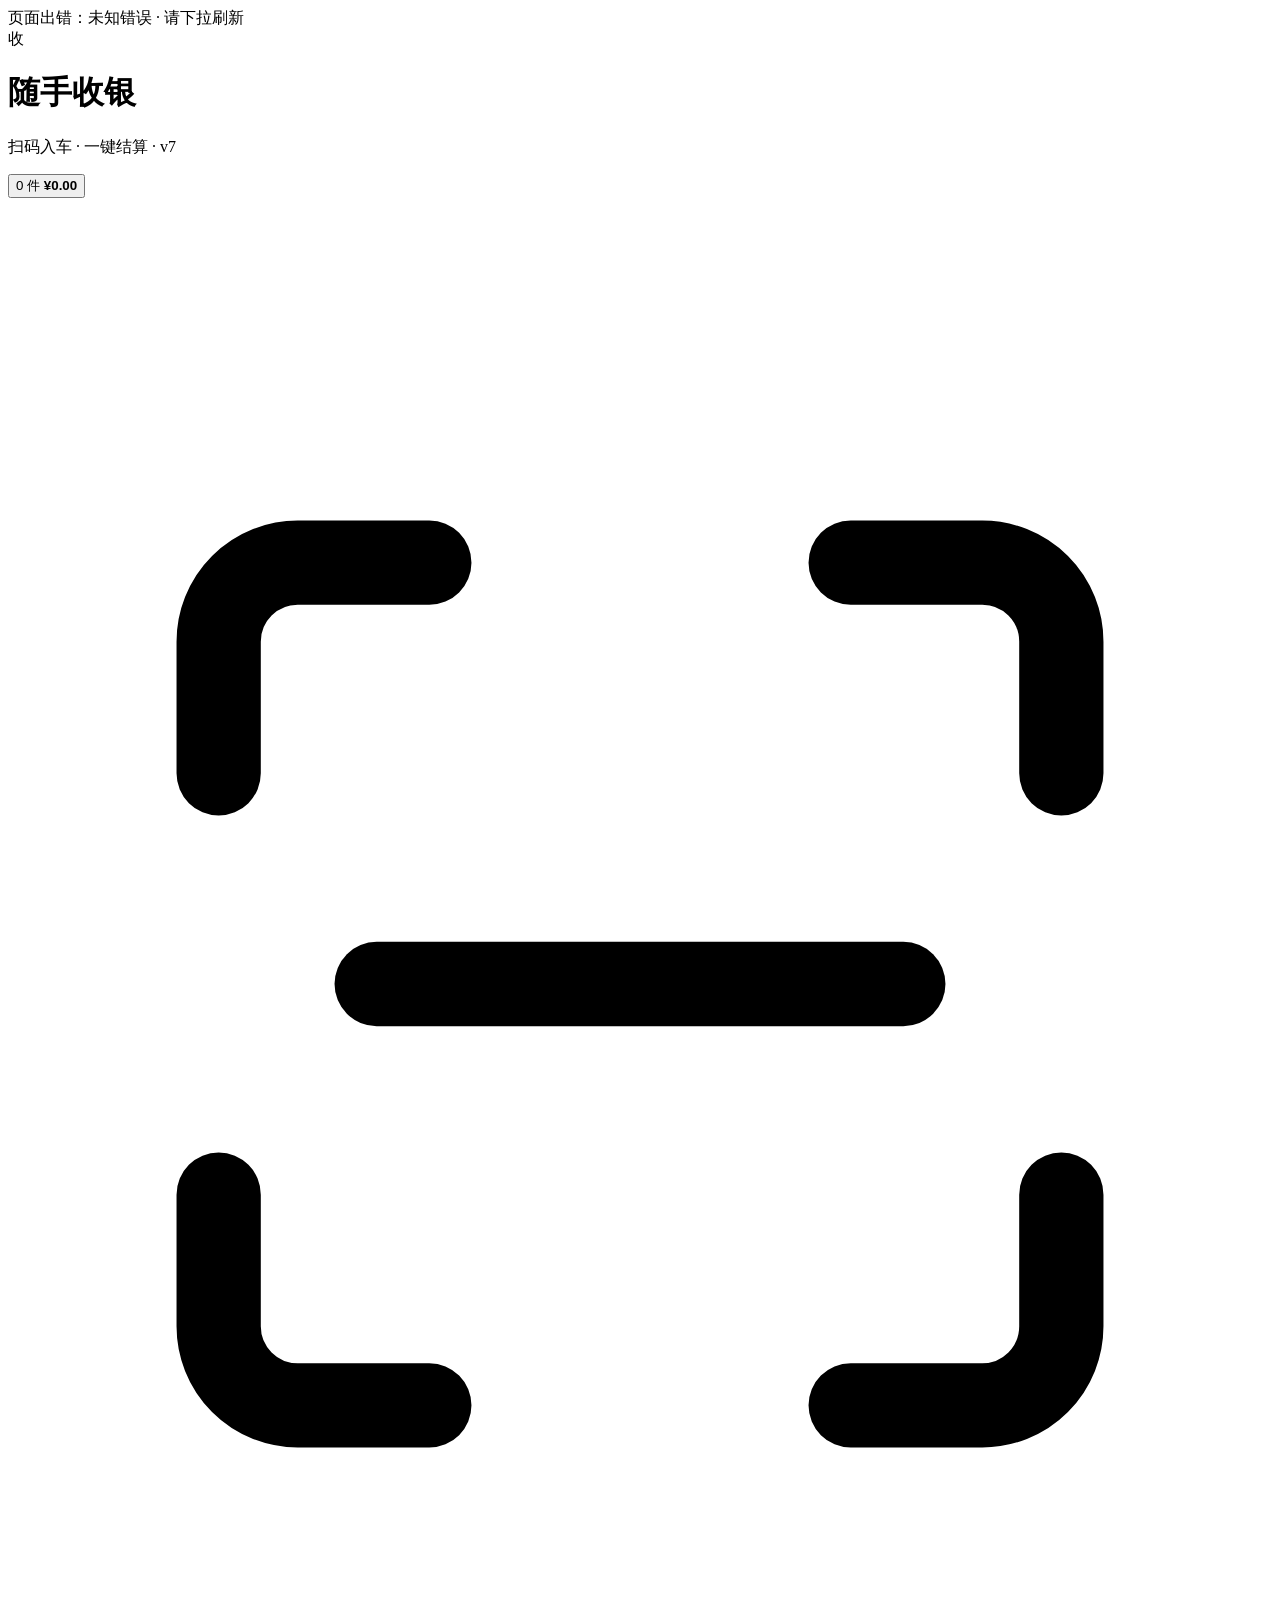
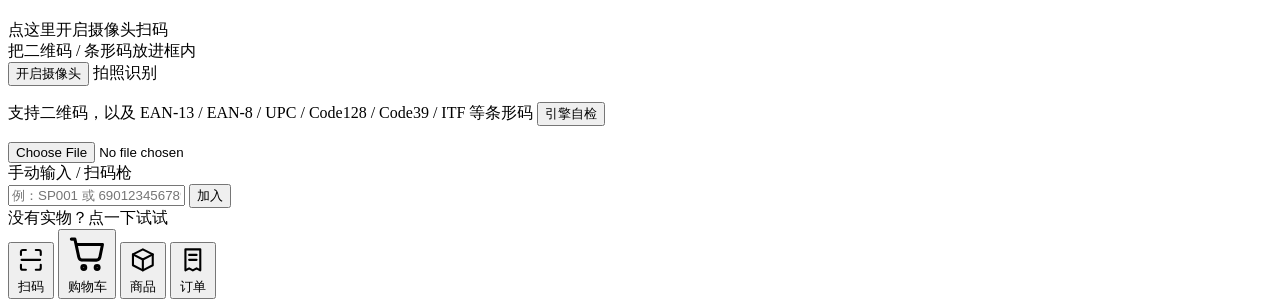
==== index.html @ d1b527c3 "添加 index.html" ====
<!DOCTYPE html>
<html lang="zh-CN">
<head>
<meta charset="utf-8">
<meta name="viewport" content="width=device-width, initial-scale=1, viewport-fit=cover">
<meta name="theme-color" content="#f4f5f7">
<title>随手收银 · 扫码结算</title>
<script>
/* 页面脚本加载失败时给出可见提示，避免"点了没反应"却看不出原因 */
(function () {
  function showLoadError(msg) {
    if (document.getElementById('load-error')) return;
    var host = document.body || document.documentElement;
    var bar = document.createElement('div');
    bar.id = 'load-error';
    bar.className = 'load-error';
    bar.textContent = msg;
    host.insertBefore(bar, host.firstChild);
  }
  window.addEventListener('error', function (e) {
    showLoadError('页面出错：' + ((e && e.message) || '未知错误') + ' · 请下拉刷新');
  }, true);
  window.addEventListener('load', function () {
    setTimeout(function () {
      if (!window.__APP_READY__) showLoadError('页面脚本未加载完成 · 请下拉刷新或关闭页面重开');
    }, 2000);
  });
})();
</script>
<link rel="stylesheet" href="assets/app.css?v=5">
</head>
<body>
<div class="app">
  <header class="topbar">
    <div class="brand">
      <div class="logo">收</div>
      <div class="brand-text">
        <h1>随手收银</h1>
        <p>扫码入车 · 一键结算 · v7</p>
      </div>
    </div>
    <button class="cart-pill" data-goto="cart">
      <span class="cart-pill-count" id="pill-count">0 件</span>
      <strong id="pill-total">¥0.00</strong>
    </button>
  </header>

  <main class="main">
    <!-- 扫码 -->
    <section class="view" id="view-scan">
      <div class="scanner" id="scanner">
        <video id="video" playsinline muted autoplay></video>
        <div class="scanner-idle" id="scanner-idle">
          <svg viewBox="0 0 24 24" fill="none" stroke="currentColor" stroke-width="1.6" stroke-linecap="round">
            <path d="M4 8V5.5A1.5 1.5 0 0 1 5.5 4H8M16 4h2.5A1.5 1.5 0 0 1 20 5.5V8M20 16v2.5a1.5 1.5 0 0 1-1.5 1.5H16M8 20H5.5A1.5 1.5 0 0 1 4 18.5V16"/>
            <path d="M7 12h10"/>
          </svg>
          <span>点这里开启摄像头扫码</span>
        </div>
        <div class="scan-frame"><span class="laser"></span></div>
        <div class="scanner-foot">把二维码 / 条形码放进框内</div>
        <div class="scan-status" id="scan-status" hidden>正在启动摄像头…</div>
      </div>

      <div class="btn-row">
        <button class="btn primary" id="btn-camera">开启摄像头</button>
        <label class="btn ghost" id="btn-photo" for="photo-input">拍照识别</label>
      </div>
      <p class="perm-line" id="perm-line" hidden></p>
      <p class="scan-formats">
        支持二维码，以及 EAN-13 / EAN-8 / UPC / Code128 / Code39 / ITF 等条形码
        <button class="link-btn" id="btn-selftest" type="button">引擎自检</button>
      </p>
      <p class="engine-line" id="engine-line" hidden></p>
      <input type="file" id="photo-input" class="file-input" accept="image/*" capture="environment">

      <div class="hint warn" id="secure-hint" hidden></div>

      <div class="card">
        <div class="card-title">手动输入 / 扫码枪</div>
        <form class="manual" id="manual-form" autocomplete="off">
          <input id="manual-code" placeholder="例：SP001 或 6901234567890" enterkeyhint="done" autocomplete="off">
          <button class="btn primary sm" type="submit">加入</button>
        </form>
        <div class="chips-line">
          <span class="chips-label">没有实物？点一下试试</span>
          <div class="chips" id="demo-chips"></div>
        </div>
      </div>

      <div class="card last-scan" id="last-scan-card" hidden></div>
    </section>

    <!-- 购物车 -->
    <section class="view" id="view-cart" hidden>
      <div class="view-head">
        <h2>购物车</h2>
        <button class="link" id="btn-clear">清空</button>
      </div>
      <div class="list" id="cart-list"></div>
      <div class="empty" id="cart-empty" hidden>
        <svg viewBox="0 0 24 24" fill="none" stroke="currentColor" stroke-width="1.5" stroke-linecap="round">
          <path d="M3 4h2l2.2 10.2a2 2 0 0 0 2 1.6h7.8a2 2 0 0 0 2-1.5L20.5 7H6"/>
          <circle cx="10" cy="20" r="1.1"/><circle cx="17.5" cy="20" r="1.1"/>
        </svg>
        <p>购物车还是空的</p>
        <button class="btn primary sm" data-goto="scan">去扫码</button>
      </div>
    </section>

    <!-- 商品 -->
    <section class="view" id="view-goods" hidden>
      <div class="view-head">
        <h2>商品 <span class="count" id="goods-count"></span></h2>
        <div class="head-actions">
          <button class="btn ghost sm" id="btn-labels">二维码标签</button>
          <button class="btn primary sm" id="btn-add-product">新增</button>
        </div>
      </div>
      <div class="search">
        <svg viewBox="0 0 24 24" fill="none" stroke="currentColor" stroke-width="1.8" stroke-linecap="round"><circle cx="11" cy="11" r="6.5"/><path d="m16 16 4 4"/></svg>
        <input id="goods-search" placeholder="搜索商品名称或商品码" autocomplete="off">
      </div>
      <div class="list" id="goods-list"></div>
      <button class="link danger reset-link" id="btn-reset">恢复示例商品数据</button>
    </section>

    <!-- 订单 -->
    <section class="view" id="view-orders" hidden>
      <div class="view-head"><h2>订单记录</h2></div>
      <div class="stats" id="order-stats"></div>
      <div class="list" id="orders-list"></div>
      <div class="empty" id="orders-empty" hidden>
        <svg viewBox="0 0 24 24" fill="none" stroke="currentColor" stroke-width="1.5" stroke-linecap="round">
          <path d="M6 3.5h12v17l-3-1.6-3 1.6-3-1.6-3 1.6z"/><path d="M9 8h6M9 12h6"/>
        </svg>
        <p>还没有结算记录</p>
      </div>
    </section>
  </main>

  <div class="checkout-bar" id="checkout-bar" hidden>
    <div class="checkout-info">
      <span id="checkout-count">0 件</span>
      <strong id="checkout-total">¥0.00</strong>
    </div>
    <button class="btn primary lg" id="btn-checkout">结算</button>
  </div>

  <nav class="tabbar">
    <button class="tab active" data-tab="scan">
      <svg viewBox="0 0 24 24" fill="none" stroke="currentColor" stroke-width="1.7" stroke-linecap="round" stroke-linejoin="round">
        <path d="M4 8V5.5A1.5 1.5 0 0 1 5.5 4H8M16 4h2.5A1.5 1.5 0 0 1 20 5.5V8M20 16v2.5a1.5 1.5 0 0 1-1.5 1.5H16M8 20H5.5A1.5 1.5 0 0 1 4 18.5V16M4.5 12h15"/>
      </svg>
      <span>扫码</span>
    </button>
    <button class="tab" data-tab="cart">
      <span class="tab-badge" id="tab-cart-badge" hidden>0</span>
      <svg viewBox="0 0 24 24" fill="none" stroke="currentColor" stroke-width="1.7" stroke-linecap="round" stroke-linejoin="round">
        <path d="M3 4h2l2.2 10.2a2 2 0 0 0 2 1.6h7.8a2 2 0 0 0 2-1.5L20.5 7H6"/>
        <circle cx="10" cy="20" r="1.1"/><circle cx="17.5" cy="20" r="1.1"/>
      </svg>
      <span>购物车</span>
    </button>
    <button class="tab" data-tab="goods">
      <svg viewBox="0 0 24 24" fill="none" stroke="currentColor" stroke-width="1.7" stroke-linecap="round" stroke-linejoin="round">
        <path d="M12 3.5 20 7.6v8.8L12 20.5 4 16.4V7.6z"/><path d="M4 7.6 12 11.7l8-4.1M12 11.7v8.8"/>
      </svg>
      <span>商品</span>
    </button>
    <button class="tab" data-tab="orders">
      <svg viewBox="0 0 24 24" fill="none" stroke="currentColor" stroke-width="1.7" stroke-linecap="round" stroke-linejoin="round">
        <path d="M6 3.5h12v17l-3-1.6-3 1.6-3-1.6-3 1.6z"/><path d="M9 8h6M9 12h6"/>
      </svg>
      <span>订单</span>
    </button>
  </nav>
</div>

<div class="toast-wrap" id="toast-wrap"></div>
<div id="modal-root"></div>

<script src="assets/vendor/zxing.min.js"></script>
<script src="assets/vendor/qrcode.js"></script>
<script src="assets/app.js?v=7"></script>
</body>
</html>
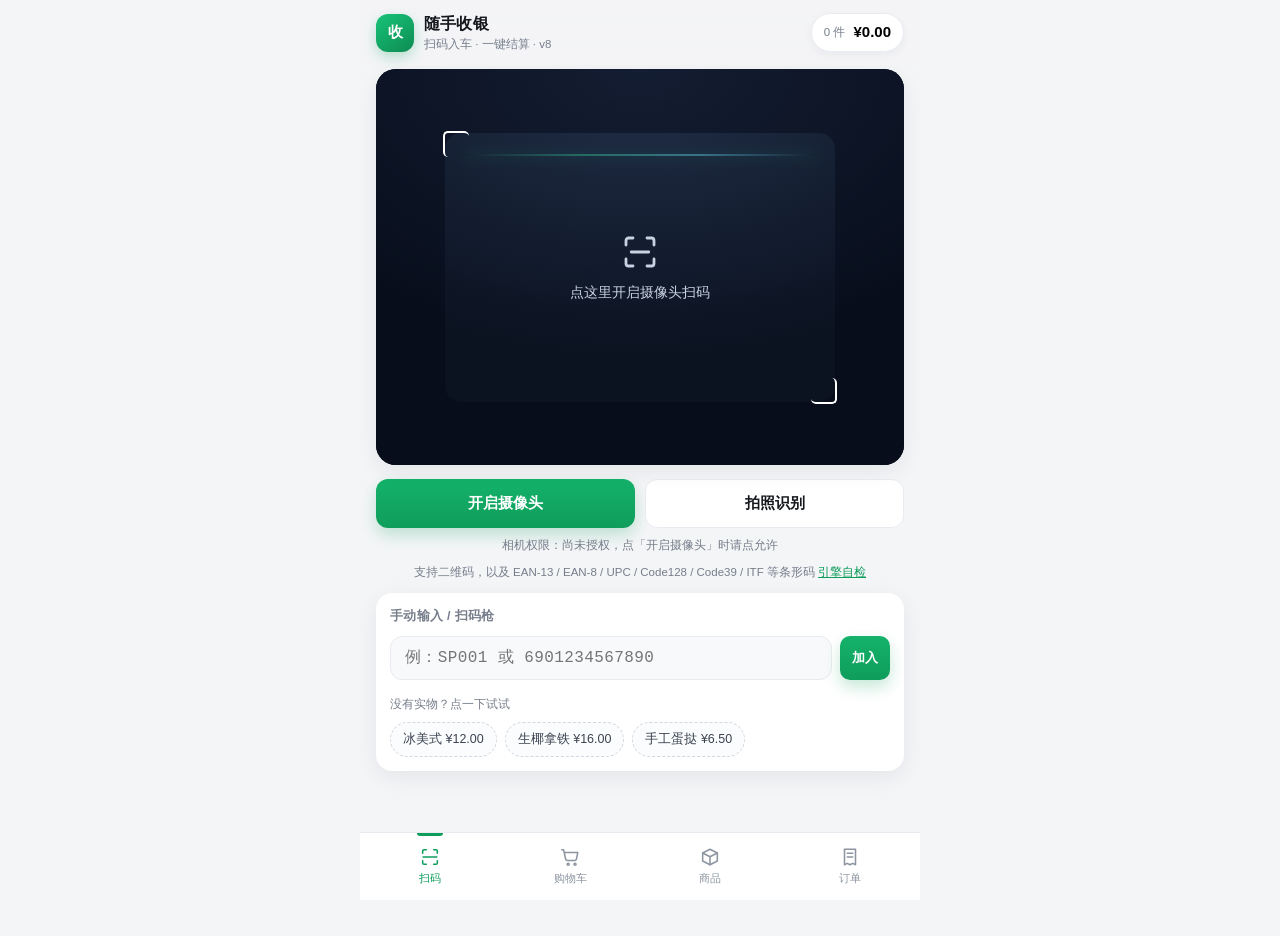
==== commit 78ced2f3: "更新 index.html" ====
--- a/index.html
+++ b/index.html
@@ -27,7 +27,7 @@
   });
 })();
 </script>
-<link rel="stylesheet" href="assets/app.css?v=5">
+<link rel="stylesheet" href="assets/app.css?v=6">
 </head>
 <body>
 <div class="app">
@@ -36,7 +36,7 @@
       <div class="logo">收</div>
       <div class="brand-text">
         <h1>随手收银</h1>
-        <p>扫码入车 · 一键结算 · v7</p>
+        <p>扫码入车 · 一键结算 · v8</p>
       </div>
     </div>
     <button class="cart-pill" data-goto="cart">
@@ -182,6 +182,6 @@
 
 <script src="assets/vendor/zxing.min.js"></script>
 <script src="assets/vendor/qrcode.js"></script>
-<script src="assets/app.js?v=7"></script>
+<script src="assets/app.js?v=8"></script>
 </body>
 </html>
--- a/assets/app.css
+++ b/assets/app.css
@@ -0,0 +1,888 @@
+:root {
+  --bg: #f4f5f7;
+  --surface: #ffffff;
+  --text: #15181d;
+  --muted: #767d8a;
+  --line: #e9ebf0;
+  --accent: #0f9d5c;
+  --accent-2: #14b26a;
+  --accent-soft: #e7f7ef;
+  --danger: #e5484d;
+  --danger-soft: #fdeced;
+  --radius: 16px;
+  --shadow: 0 6px 22px rgba(17, 24, 39, .07);
+  --tabbar-h: 68px;
+}
+
+* { box-sizing: border-box; }
+
+/* 作者样式里的 display 会覆盖 [hidden] 的默认隐藏，这里显式兜底 */
+[hidden] { display: none !important; }
+
+/* 脚本加载失败的顶部提示条 */
+.load-error {
+  position: sticky;
+  top: 0;
+  z-index: 99;
+  background: #e5484d;
+  color: #fff;
+  font-size: 12.5px;
+  line-height: 1.5;
+  padding: 8px 12px;
+  text-align: center;
+}
+
+html, body { margin: 0; }
+
+body {
+  background: var(--bg);
+  color: var(--text);
+  font: 15px/1.5 -apple-system, BlinkMacSystemFont, "PingFang SC", "Hiragino Sans GB", "Microsoft YaHei", sans-serif;
+  -webkit-tap-highlight-color: transparent;
+  -webkit-font-smoothing: antialiased;
+}
+
+body.no-scroll { overflow: hidden; }
+
+h1, h2, h3, h4, p { margin: 0; }
+
+button { font: inherit; }
+
+.app {
+  position: relative;
+  max-width: 560px;
+  margin: 0 auto;
+  min-height: 100vh;
+  padding-bottom: calc(var(--tabbar-h) + 96px + env(safe-area-inset-bottom));
+}
+
+/* ---------- 顶栏 ---------- */
+.topbar {
+  position: sticky;
+  top: 0;
+  z-index: 20;
+  display: flex;
+  align-items: center;
+  justify-content: space-between;
+  gap: 12px;
+  padding: 12px 16px;
+  background: rgba(244, 245, 247, .82);
+  backdrop-filter: saturate(180%) blur(14px);
+  -webkit-backdrop-filter: saturate(180%) blur(14px);
+}
+
+.brand { display: flex; align-items: center; gap: 10px; min-width: 0; }
+
+.logo {
+  width: 38px;
+  height: 38px;
+  flex: none;
+  border-radius: 12px;
+  display: grid;
+  place-items: center;
+  color: #fff;
+  font-weight: 700;
+  background: linear-gradient(145deg, #18c479, #0d8b52);
+  box-shadow: 0 5px 14px rgba(15, 157, 92, .28);
+}
+
+.brand-text h1 { font-size: 16px; font-weight: 700; letter-spacing: .2px; }
+.brand-text p { font-size: 11.5px; color: var(--muted); }
+
+.cart-pill {
+  display: flex;
+  align-items: center;
+  gap: 8px;
+  padding: 7px 12px;
+  border: 1px solid var(--line);
+  border-radius: 999px;
+  background: #fff;
+  box-shadow: 0 3px 10px rgba(17, 24, 39, .05);
+  cursor: pointer;
+  flex: none;
+}
+.cart-pill:active { transform: scale(.98); }
+.cart-pill-count { font-size: 11.5px; color: var(--muted); }
+.cart-pill strong { font-size: 15px; font-variant-numeric: tabular-nums; }
+
+.main { padding: 4px 16px 0; }
+
+.view-head {
+  display: flex;
+  align-items: center;
+  justify-content: space-between;
+  gap: 10px;
+  padding: 8px 2px 14px;
+}
+.view-head h2 { font-size: 19px; font-weight: 700; }
+.count { font-size: 13px; color: var(--muted); font-weight: 400; }
+.head-actions { display: flex; gap: 8px; }
+
+.link {
+  border: 0;
+  background: none;
+  padding: 4px;
+  color: var(--muted);
+  font-size: 13px;
+  cursor: pointer;
+}
+.link.danger { color: var(--danger); }
+.reset-link { display: block; margin: 22px auto 8px; }
+
+/* ---------- 按钮 ---------- */
+.btn {
+  appearance: none;
+  border: 0;
+  border-radius: 12px;
+  font-weight: 600;
+  padding: 12px 16px;
+  background: #eef0f4;
+  color: var(--text);
+  cursor: pointer;
+  display: inline-flex;
+  align-items: center;
+  justify-content: center;
+  gap: 6px;
+  transition: transform .12s ease, box-shadow .16s ease, background .16s ease;
+  white-space: nowrap;
+}
+.btn:active { transform: scale(.97); }
+.btn.primary {
+  background: linear-gradient(180deg, var(--accent-2), var(--accent));
+  color: #fff;
+  box-shadow: 0 7px 16px rgba(15, 157, 92, .24);
+}
+.btn.ghost {
+  background: #fff;
+  border: 1px solid var(--line);
+  color: var(--text);
+}
+.btn.danger { background: var(--danger-soft); color: var(--danger); }
+.btn.sm { padding: 8px 12px; font-size: 13px; border-radius: 10px; }
+.btn.lg { padding: 14px 24px; font-size: 16px; border-radius: 14px; }
+.btn-row { display: grid; grid-template-columns: 1fr 1fr; gap: 10px; margin-top: 14px; }
+
+/* 拍照识别用 <label for> 触发，input 不能用 display:none（iOS 会静默忽略点击） */
+.file-input {
+  position: absolute;
+  width: 1px;
+  height: 1px;
+  opacity: 0;
+  overflow: hidden;
+  pointer-events: none;
+}
+
+.scan-formats {
+  font-size: 11.5px;
+  color: var(--muted);
+  text-align: center;
+  margin-top: 9px;
+  line-height: 1.5;
+}
+
+.link-btn {
+  border: 0;
+  padding: 0;
+  background: none;
+  color: var(--accent);
+  font: inherit;
+  text-decoration: underline;
+  cursor: pointer;
+}
+
+.engine-line {
+  margin: 6px 0 0;
+  font-size: 11.5px;
+  line-height: 1.5;
+  text-align: center;
+  color: #0f9d58;
+}
+.engine-line.error { color: #e5484d; }
+
+.perm-line {
+  margin: 9px 0 0;
+  font-size: 11.5px;
+  line-height: 1.55;
+  text-align: center;
+  color: var(--muted);
+}
+.perm-line.error { color: #e5484d; }
+
+/* ---------- 扫码区 ---------- */
+.scanner {
+  position: relative;
+  aspect-ratio: 4 / 3;
+  border-radius: 20px;
+  overflow: hidden;
+  background: #0f172a;
+  box-shadow: var(--shadow);
+}
+.scanner video {
+  position: absolute;
+  inset: 0;
+  width: 100%;
+  height: 100%;
+  object-fit: cover;
+  opacity: 0;
+  transition: opacity .25s ease;
+}
+.scanner.live video { opacity: 1; }
+
+.scanner-idle {
+  position: absolute;
+  inset: 0;
+  display: flex;
+  flex-direction: column;
+  align-items: center;
+  justify-content: center;
+  gap: 10px;
+  color: #c8d2e0;
+  font-size: 13.5px;
+  background: radial-gradient(120% 100% at 50% 0%, #22304a 0%, #0b1220 72%);
+  cursor: pointer;
+}
+.scanner-idle svg { width: 42px; height: 42px; }
+.scanner.live .scanner-idle { display: none; }
+
+.scan-frame {
+  position: absolute;
+  inset: 16% 13%;
+  border-radius: 16px;
+  box-shadow: 0 0 0 999px rgba(3, 8, 20, .45);
+  pointer-events: none;
+}
+.scan-frame::before,
+.scan-frame::after {
+  content: "";
+  position: absolute;
+  width: 24px;
+  height: 24px;
+  border: 2.5px solid #fff;
+  border-radius: 5px;
+}
+.scan-frame::before { top: -2px; left: -2px; border-right: 0; border-bottom: 0; }
+.scan-frame::after { bottom: -2px; right: -2px; border-left: 0; border-top: 0; }
+
+.laser {
+  position: absolute;
+  left: 5%;
+  right: 5%;
+  height: 2px;
+  top: 8%;
+  border-radius: 2px;
+  background: linear-gradient(90deg, transparent, #34d399, #67e8f9, transparent);
+  box-shadow: 0 0 14px rgba(52, 211, 153, .8);
+  animation: scanline 2.6s ease-in-out infinite;
+  animation-play-state: paused;
+  opacity: .4;
+}
+.scanner.live .laser { animation-play-state: running; }
+
+@keyframes scanline {
+  0%, 100% { top: 8%; opacity: .35; }
+  50% { top: 90%; opacity: 1; }
+}
+
+.scanner-foot {
+  position: absolute;
+  left: 50%;
+  bottom: 10px;
+  transform: translateX(-50%);
+  padding: 4px 12px;
+  border-radius: 999px;
+  background: rgba(3, 8, 20, .55);
+  color: #e2e8f0;
+  font-size: 11.5px;
+  white-space: nowrap;
+  display: none;
+}
+.scanner.live .scanner-foot { display: block; }
+
+.scan-status {
+  position: absolute;
+  top: 10px;
+  left: 50%;
+  transform: translateX(-50%);
+  display: flex;
+  align-items: center;
+  gap: 6px;
+  max-width: 88%;
+  padding: 5px 11px;
+  border-radius: 999px;
+  background: rgba(3, 8, 20, .66);
+  color: #e6edf7;
+  font-size: 11.5px;
+  white-space: nowrap;
+  overflow: hidden;
+  text-overflow: ellipsis;
+  z-index: 3;
+}
+.scan-status::before {
+  content: "";
+  width: 6px;
+  height: 6px;
+  flex: none;
+  border-radius: 50%;
+  background: #34d399;
+  animation: pulse 1s ease-in-out infinite;
+}
+.scan-status.error::before { background: #f87171; animation: none; }
+
+@keyframes pulse {
+  0%, 100% { opacity: 1; }
+  50% { opacity: .25; }
+}
+
+.hint {
+  margin-top: 12px;
+  padding: 11px 13px;
+  border-radius: 12px;
+  font-size: 12.5px;
+  line-height: 1.6;
+}
+.hint.warn {
+  background: #fff8e6;
+  border: 1px solid #f6e3b4;
+  color: #7a5a13;
+}
+
+/* ---------- 卡片 ---------- */
+.card {
+  background: var(--surface);
+  border-radius: var(--radius);
+  padding: 14px;
+  margin-top: 12px;
+  box-shadow: var(--shadow);
+}
+.card-title {
+  font-size: 12.5px;
+  font-weight: 600;
+  color: var(--muted);
+  letter-spacing: .3px;
+  margin-bottom: 10px;
+}
+
+.manual { display: flex; gap: 8px; }
+.manual input {
+  flex: 1;
+  min-width: 0;
+  padding: 12px 14px;
+  border: 1px solid var(--line);
+  border-radius: 12px;
+  background: #f8f9fb;
+  font-size: 16px;
+  font-family: ui-monospace, SFMono-Regular, Menlo, monospace;
+  letter-spacing: .4px;
+  outline: none;
+  transition: border-color .16s, background .16s;
+}
+.manual input:focus {
+  border-color: rgba(15, 157, 92, .5);
+  background: #fff;
+  box-shadow: 0 0 0 3px rgba(15, 157, 92, .1);
+}
+
+.chips-line { margin-top: 12px; }
+.chips-label { font-size: 11.5px; color: var(--muted); }
+.chips { display: flex; flex-wrap: wrap; gap: 8px; margin-top: 8px; }
+.chip {
+  border: 1px dashed #d3d8e0;
+  background: #fbfcfd;
+  border-radius: 999px;
+  padding: 7px 12px;
+  font-size: 12.5px;
+  color: #3b4351;
+  cursor: pointer;
+}
+.chip:active { background: var(--accent-soft); border-color: var(--accent); }
+
+.last-scan {
+  display: flex;
+  align-items: center;
+  gap: 10px;
+  padding: 12px 14px;
+}
+.last-scan .avatar { background: var(--accent-soft); color: #0a7a47; }
+.last-scan-main { flex: 1; min-width: 0; }
+.last-scan-main .t { font-size: 13.5px; font-weight: 600; }
+.last-scan-main .s { font-size: 11.5px; color: var(--muted); }
+
+/* ---------- 列表 ---------- */
+.list { display: flex; flex-direction: column; gap: 10px; }
+
+.avatar {
+  width: 38px;
+  height: 38px;
+  flex: none;
+  border-radius: 12px;
+  display: grid;
+  place-items: center;
+  font-size: 15px;
+  font-weight: 700;
+  color: #2c3441;
+  background: #eef1f5;
+}
+
+.cart-item {
+  display: flex;
+  align-items: center;
+  gap: 11px;
+  background: #fff;
+  border-radius: var(--radius);
+  padding: 12px 14px;
+  box-shadow: var(--shadow);
+}
+.ci-body { flex: 1; min-width: 0; }
+.ci-top { display: flex; align-items: baseline; justify-content: space-between; gap: 8px; }
+.ci-name {
+  font-size: 14.5px;
+  font-weight: 600;
+  overflow: hidden;
+  text-overflow: ellipsis;
+  white-space: nowrap;
+}
+.ci-sum { font-size: 14.5px; font-weight: 700; font-variant-numeric: tabular-nums; }
+.ci-bot { display: flex; align-items: center; justify-content: space-between; gap: 8px; margin-top: 6px; }
+.ci-price { font-size: 11.5px; color: var(--muted); font-variant-numeric: tabular-nums; }
+
+.stepper {
+  display: flex;
+  align-items: center;
+  background: #f4f6f9;
+  border-radius: 10px;
+  padding: 2px;
+  gap: 2px;
+}
+.stepper button {
+  width: 28px;
+  height: 26px;
+  border: 0;
+  background: none;
+  border-radius: 8px;
+  font-size: 16px;
+  line-height: 1;
+  color: #363d49;
+  cursor: pointer;
+}
+.stepper button:active { background: #e3e7ee; }
+.stepper span {
+  min-width: 24px;
+  text-align: center;
+  font-size: 13.5px;
+  font-weight: 600;
+  font-variant-numeric: tabular-nums;
+}
+
+/* 商品 / 订单行 */
+.list-item {
+  display: flex;
+  align-items: center;
+  background: #fff;
+  border-radius: var(--radius);
+  padding: 10px 8px 10px 12px;
+  box-shadow: var(--shadow);
+  gap: 6px;
+}
+.item-tap {
+  flex: 1;
+  min-width: 0;
+  display: flex;
+  align-items: center;
+  gap: 11px;
+  border: 0;
+  background: none;
+  padding: 2px;
+  text-align: left;
+  cursor: pointer;
+}
+.item-main { flex: 1; min-width: 0; }
+.item-title {
+  font-size: 14.5px;
+  font-weight: 600;
+  overflow: hidden;
+  text-overflow: ellipsis;
+  white-space: nowrap;
+}
+.item-sub {
+  font-size: 11.5px;
+  color: var(--muted);
+  font-family: ui-monospace, SFMono-Regular, Menlo, monospace;
+  letter-spacing: .3px;
+  overflow: hidden;
+  text-overflow: ellipsis;
+  white-space: nowrap;
+}
+.item-price {
+  flex: none;
+  font-size: 14px;
+  font-weight: 700;
+  font-variant-numeric: tabular-nums;
+}
+
+.icon-btn {
+  width: 34px;
+  height: 34px;
+  flex: none;
+  display: grid;
+  place-items: center;
+  border: 0;
+  border-radius: 10px;
+  background: none;
+  color: #9aa1ac;
+  cursor: pointer;
+}
+.icon-btn:active { background: #f1f3f6; }
+.icon-btn.del { color: #c8ccd4; }
+.icon-btn.del:active { background: var(--danger-soft); color: var(--danger); }
+.icon-btn svg { width: 18px; height: 18px; }
+
+.order-row { align-items: stretch; }
+.order-no { font-family: ui-monospace, SFMono-Regular, Menlo, monospace; font-size: 11.5px; color: var(--muted); }
+.order-total { flex: none; text-align: right; }
+.order-total b { display: block; font-size: 14.5px; font-variant-numeric: tabular-nums; }
+.order-total span { font-size: 11px; color: var(--muted); }
+
+/* ---------- 搜索 ---------- */
+.search {
+  position: relative;
+  margin-bottom: 12px;
+}
+.search svg {
+  position: absolute;
+  left: 13px;
+  top: 50%;
+  transform: translateY(-50%);
+  width: 17px;
+  height: 17px;
+  color: #a4abb7;
+}
+.search input {
+  width: 100%;
+  padding: 12px 14px 12px 38px;
+  border: 1px solid var(--line);
+  border-radius: 12px;
+  background: #fff;
+  font-size: 16px;
+  outline: none;
+}
+.search input:focus { border-color: rgba(15, 157, 92, .45); }
+
+/* ---------- 统计 ---------- */
+.stats { display: grid; grid-template-columns: repeat(3, 1fr); gap: 10px; margin-bottom: 14px; }
+.stat {
+  background: #fff;
+  border-radius: 14px;
+  padding: 12px;
+  box-shadow: var(--shadow);
+}
+.stat span { font-size: 11px; color: var(--muted); display: block; }
+.stat b {
+  display: block;
+  font-size: 17px;
+  font-weight: 700;
+  margin-top: 3px;
+  font-variant-numeric: tabular-nums;
+  letter-spacing: -.3px;
+}
+
+/* ---------- 空状态 ---------- */
+.empty {
+  display: flex;
+  flex-direction: column;
+  align-items: center;
+  gap: 10px;
+  padding: 54px 20px;
+  color: var(--muted);
+}
+.empty svg { width: 46px; height: 46px; color: #ccd2dc; }
+.empty p { font-size: 13.5px; }
+
+/* ---------- 结算条 ---------- */
+.checkout-bar {
+  position: fixed;
+  left: 50%;
+  transform: translateX(-50%);
+  bottom: calc(var(--tabbar-h) + env(safe-area-inset-bottom));
+  width: 100%;
+  max-width: 560px;
+  display: flex;
+  align-items: center;
+  gap: 14px;
+  padding: 10px 16px 12px;
+  background: rgba(255, 255, 255, .94);
+  backdrop-filter: blur(14px);
+  -webkit-backdrop-filter: blur(14px);
+  border-top: 1px solid var(--line);
+  z-index: 15;
+}
+.checkout-info { flex: 1; display: flex; flex-direction: column; line-height: 1.3; }
+.checkout-info span { font-size: 11.5px; color: var(--muted); }
+.checkout-info strong { font-size: 21px; font-variant-numeric: tabular-nums; letter-spacing: -.4px; }
+
+/* ---------- 底部导航 ---------- */
+.tabbar {
+  position: fixed;
+  left: 50%;
+  transform: translateX(-50%);
+  bottom: 0;
+  width: 100%;
+  max-width: 560px;
+  height: calc(var(--tabbar-h) + env(safe-area-inset-bottom));
+  padding-bottom: env(safe-area-inset-bottom);
+  display: grid;
+  grid-template-columns: repeat(4, 1fr);
+  background: rgba(255, 255, 255, .96);
+  backdrop-filter: blur(16px);
+  -webkit-backdrop-filter: blur(16px);
+  border-top: 1px solid var(--line);
+  z-index: 30;
+}
+.tab {
+  position: relative;
+  border: 0;
+  background: none;
+  display: flex;
+  flex-direction: column;
+  align-items: center;
+  justify-content: center;
+  gap: 3px;
+  color: #8d95a1;
+  font-size: 10.5px;
+  cursor: pointer;
+  transition: color .16s;
+}
+.tab svg { width: 22px; height: 22px; }
+.tab.active { color: var(--accent); }
+.tab.active::before {
+  content: "";
+  position: absolute;
+  top: 0;
+  width: 26px;
+  height: 3px;
+  border-radius: 0 0 3px 3px;
+  background: var(--accent);
+}
+.tab-badge {
+  position: absolute;
+  top: 8px;
+  left: 50%;
+  margin-left: 4px;
+  min-width: 16px;
+  height: 16px;
+  padding: 0 4px;
+  border-radius: 999px;
+  background: var(--danger);
+  color: #fff;
+  font-size: 10px;
+  font-weight: 700;
+  line-height: 16px;
+  text-align: center;
+}
+
+/* ---------- Toast ---------- */
+.toast-wrap {
+  position: fixed;
+  left: 50%;
+  transform: translateX(-50%);
+  bottom: calc(var(--tabbar-h) + 110px);
+  z-index: 60;
+  display: flex;
+  flex-direction: column;
+  align-items: center;
+  gap: 8px;
+  pointer-events: none;
+  width: 100%;
+  max-width: 560px;
+  padding: 0 24px;
+}
+.toast {
+  max-width: 100%;
+  padding: 10px 16px;
+  border-radius: 12px;
+  background: rgba(20, 24, 33, .92);
+  color: #fff;
+  font-size: 13px;
+  box-shadow: 0 8px 24px rgba(10, 15, 25, .22);
+  animation: toastIn .22s ease;
+  white-space: nowrap;
+  overflow: hidden;
+  text-overflow: ellipsis;
+}
+.toast.out { animation: toastOut .22s ease forwards; }
+
+@keyframes toastIn {
+  from { opacity: 0; transform: translateY(10px) scale(.96); }
+  to { opacity: 1; transform: none; }
+}
+@keyframes toastOut {
+  to { opacity: 0; transform: translateY(-6px); }
+}
+
+/* ---------- 底部弹层 ---------- */
+.sheet-mask {
+  position: fixed;
+  inset: 0;
+  z-index: 50;
+  background: rgba(12, 16, 24, .42);
+  opacity: 0;
+  transition: opacity .2s ease;
+  display: flex;
+  align-items: flex-end;
+  justify-content: center;
+}
+.sheet-mask.show { opacity: 1; }
+
+.sheet {
+  width: 100%;
+  max-width: 560px;
+  max-height: 88vh;
+  display: flex;
+  flex-direction: column;
+  background: #fff;
+  border-radius: 22px 22px 0 0;
+  padding: 8px 18px calc(18px + env(safe-area-inset-bottom));
+  transform: translateY(16px);
+  transition: transform .24s cubic-bezier(.2, .8, .3, 1);
+  box-shadow: 0 -8px 34px rgba(12, 18, 30, .18);
+}
+.sheet-mask.show .sheet { transform: none; }
+
+.sheet-grip {
+  width: 38px;
+  height: 4px;
+  border-radius: 99px;
+  background: #e3e6eb;
+  margin: 4px auto 10px;
+  flex: none;
+}
+.sheet-head {
+  display: flex;
+  align-items: center;
+  justify-content: space-between;
+  gap: 10px;
+  padding-bottom: 10px;
+  flex: none;
+}
+.sheet-head h3 { font-size: 17px; font-weight: 700; }
+.sheet-head .icon-btn { color: #9aa1ac; font-size: 15px; }
+.sheet-body {
+  overflow-y: auto;
+  -webkit-overflow-scrolling: touch;
+  min-height: 0;
+}
+.sheet-foot {
+  display: flex;
+  gap: 10px;
+  padding-top: 14px;
+  flex: none;
+}
+.sheet-foot .btn { flex: 1; }
+.sheet-text { font-size: 12.5px; color: var(--muted); line-height: 1.65; }
+
+/* 表单 */
+.field { display: block; margin-bottom: 14px; }
+.field > span {
+  display: block;
+  font-size: 12px;
+  font-weight: 600;
+  color: #4a515d;
+  margin-bottom: 6px;
+}
+.field small { display: block; font-size: 11.5px; color: var(--muted); margin-top: 6px; }
+.field input {
+  width: 100%;
+  padding: 12px 14px;
+  border: 1px solid var(--line);
+  border-radius: 12px;
+  background: #f8f9fb;
+  font-size: 16px;
+  outline: none;
+}
+.field input:focus {
+  border-color: rgba(15, 157, 92, .5);
+  background: #fff;
+  box-shadow: 0 0 0 3px rgba(15, 157, 92, .1);
+}
+.inline { display: flex; gap: 8px; }
+.inline input { flex: 1; min-width: 0; font-family: ui-monospace, SFMono-Regular, Menlo, monospace; }
+
+/* 结算确认 */
+.co-list { display: flex; flex-direction: column; gap: 9px; padding: 4px 0 12px; }
+.co-row {
+  display: flex;
+  align-items: baseline;
+  justify-content: space-between;
+  gap: 12px;
+  font-size: 13.5px;
+  color: #3d444f;
+}
+.co-row em { font-style: normal; color: var(--muted); font-size: 12px; margin-left: 6px; }
+.co-row b { font-variant-numeric: tabular-nums; font-weight: 600; }
+.co-total {
+  display: flex;
+  align-items: baseline;
+  justify-content: space-between;
+  padding: 12px 0;
+  border-top: 1px dashed var(--line);
+  margin-bottom: 10px;
+}
+.co-total span { font-size: 13px; color: var(--muted); }
+.co-total strong { font-size: 22px; letter-spacing: -.5px; font-variant-numeric: tabular-nums; }
+
+/* 小票 */
+.receipt {
+  background: #fbfbfc;
+  border: 1px dashed #d9dde4;
+  border-radius: 12px;
+  padding: 16px 16px 12px;
+  font-family: ui-monospace, SFMono-Regular, Menlo, monospace;
+}
+.receipt-head { text-align: center; padding-bottom: 12px; border-bottom: 1px dashed #d9dde4; }
+.receipt-head h4 { font-size: 14px; font-weight: 700; letter-spacing: 1px; }
+.receipt-head p { font-size: 11px; color: var(--muted); margin-top: 4px; }
+.receipt-items { padding: 10px 0; display: flex; flex-direction: column; gap: 7px; }
+.r-row { display: flex; justify-content: space-between; gap: 12px; font-size: 12.5px; }
+.r-row em { font-style: normal; color: var(--muted); }
+.r-total {
+  display: flex;
+  justify-content: space-between;
+  align-items: baseline;
+  padding-top: 10px;
+  border-top: 1px dashed #d9dde4;
+  font-size: 13px;
+}
+.r-total strong { font-size: 19px; }
+.receipt-foot { text-align: center; font-size: 11px; color: var(--muted); padding-top: 12px; }
+
+/* 二维码标签 */
+.labels {
+  display: grid;
+  grid-template-columns: repeat(2, 1fr);
+  gap: 10px;
+  padding: 2px 0 6px;
+}
+.label {
+  border: 1px dashed #d9dde4;
+  border-radius: 10px;
+  padding: 8px 6px;
+  text-align: center;
+  background: #fff;
+}
+.label-qr { aspect-ratio: 1; display: grid; place-items: center; }
+.label-qr svg { width: 100%; height: 100%; }
+.label-name {
+  font-size: 11px;
+  font-weight: 600;
+  margin-top: 6px;
+  overflow: hidden;
+  text-overflow: ellipsis;
+  white-space: nowrap;
+}
+.label-meta {
+  font-size: 9.5px;
+  color: var(--muted);
+  font-family: ui-monospace, SFMono-Regular, Menlo, monospace;
+  overflow: hidden;
+  text-overflow: ellipsis;
+  white-space: nowrap;
+}
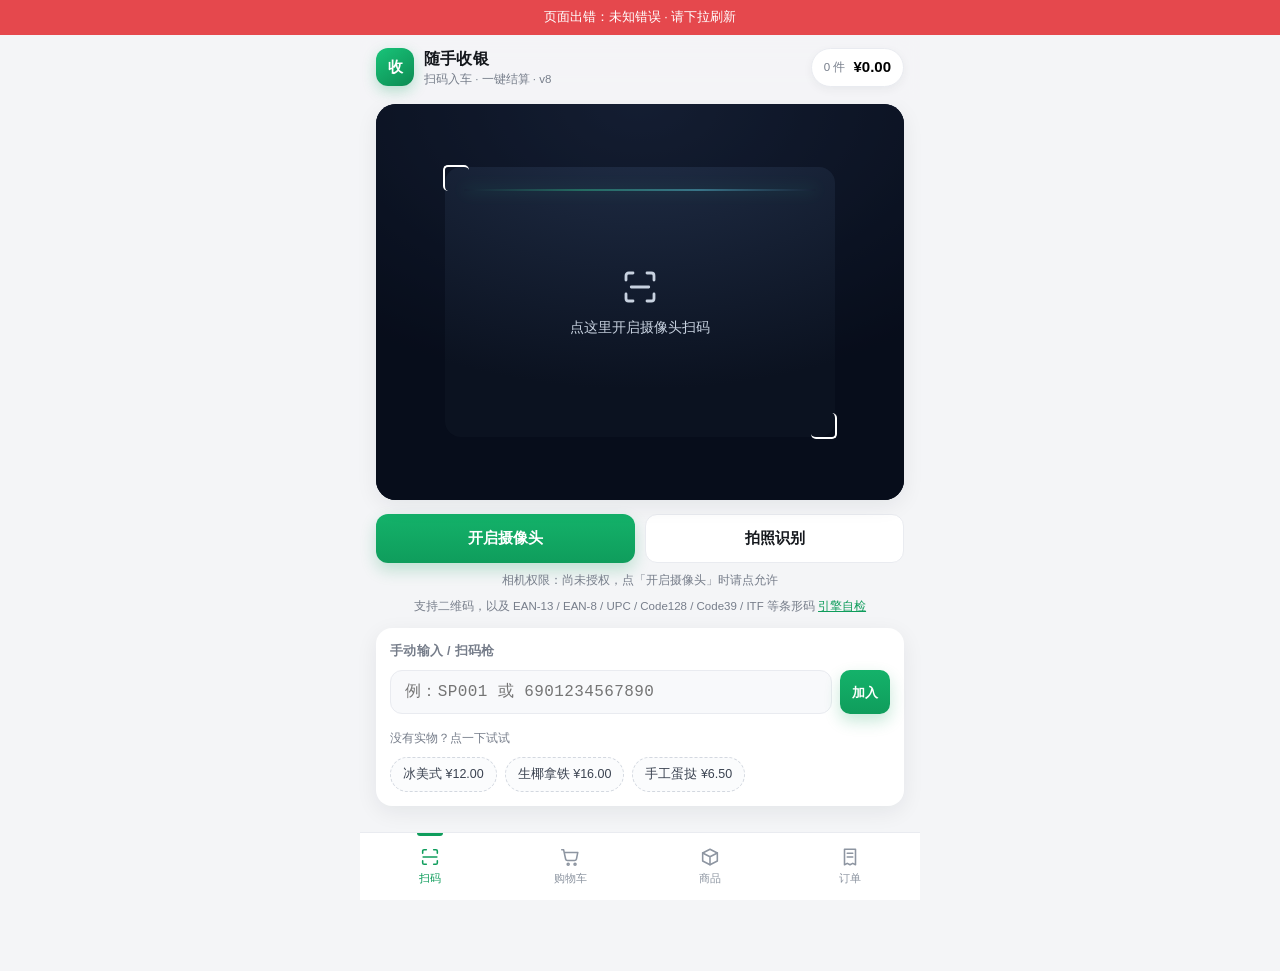
==== commit 94c75604: "update index.html" ====
--- a/index.html
+++ b/index.html
@@ -113,7 +113,7 @@
       <div class="view-head">
         <h2>商品 <span class="count" id="goods-count"></span></h2>
         <div class="head-actions">
-          <button class="btn ghost sm" id="btn-labels">二维码标签</button>
+          <button class="btn ghost sm" id="btn-labels">条形码标签</button>
           <button class="btn primary sm" id="btn-add-product">新增</button>
         </div>
       </div>
@@ -182,6 +182,7 @@
 
 <script src="assets/vendor/zxing.min.js"></script>
 <script src="assets/vendor/qrcode.js"></script>
-<script src="assets/app.js?v=8"></script>
+<script src="assets/vendor/jsbarcode.min.js"></script>
+<script src="assets/app.js?v=9"></script>
 </body>
 </html>
--- a/assets/app.css
+++ b/assets/app.css
@@ -535,6 +535,94 @@
 .icon-btn.del { color: #c8ccd4; }
 .icon-btn.del:active { background: var(--danger-soft); color: var(--danger); }
 .icon-btn svg { width: 18px; height: 18px; }
+.icon-btn.edit { color: #9aa1ac; }
+
+/* ---------- 商品图片 ---------- */
+.thumb {
+  position: relative;
+  width: 44px;
+  height: 44px;
+  flex: none;
+  border-radius: 12px;
+  overflow: hidden;
+  display: grid;
+  place-items: center;
+  font-size: 15px;
+  font-weight: 700;
+  color: #2c3441;
+  background: #eef1f5;
+}
+.thumb img {
+  position: absolute;
+  inset: 0;
+  width: 100%;
+  height: 100%;
+  object-fit: cover;
+}
+.thumb-btn {
+  border: 0;
+  padding: 0;
+  cursor: pointer;
+}
+
+.detail-photo {
+  position: relative;
+  width: 100%;
+  aspect-ratio: 1 / 1;
+  max-height: 260px;
+  border-radius: 16px;
+  overflow: hidden;
+  display: grid;
+  place-items: center;
+  font-size: 54px;
+  font-weight: 700;
+  color: #c3c9d3;
+  background: #f3f5f8;
+}
+.detail-photo img { width: 100%; height: 100%; object-fit: cover; }
+.detail-meta { margin-top: 14px; text-align: center; }
+.detail-name { font-size: 17px; font-weight: 700; }
+.detail-sub {
+  margin-top: 4px;
+  font-size: 12px;
+  color: var(--muted);
+  font-family: ui-monospace, SFMono-Regular, Menlo, monospace;
+}
+.detail-price { margin-top: 8px; font-size: 22px; font-weight: 800; color: #16181d; }
+.detail-badge {
+  display: inline-block;
+  margin-top: 8px;
+  padding: 3px 10px;
+  border-radius: 999px;
+  font-size: 11.5px;
+  color: #0b7a43;
+  background: #e6f5ec;
+}
+
+.img-field { display: flex; align-items: center; gap: 12px; }
+.img-preview {
+  position: relative;
+  width: 84px;
+  height: 84px;
+  flex: none;
+  border-radius: 14px;
+  overflow: hidden;
+  display: grid;
+  place-items: center;
+  font-size: 26px;
+  font-weight: 700;
+  color: #c3c9d3;
+  background: #f3f5f8;
+  border: 1px dashed #d8dbe2;
+}
+.img-preview img {
+  position: absolute;
+  inset: 0;
+  width: 100%;
+  height: 100%;
+  object-fit: cover;
+}
+.img-actions { display: flex; flex-direction: column; gap: 8px; }
 
 .order-row { align-items: stretch; }
 .order-no { font-family: ui-monospace, SFMono-Regular, Menlo, monospace; font-size: 11.5px; color: var(--muted); }
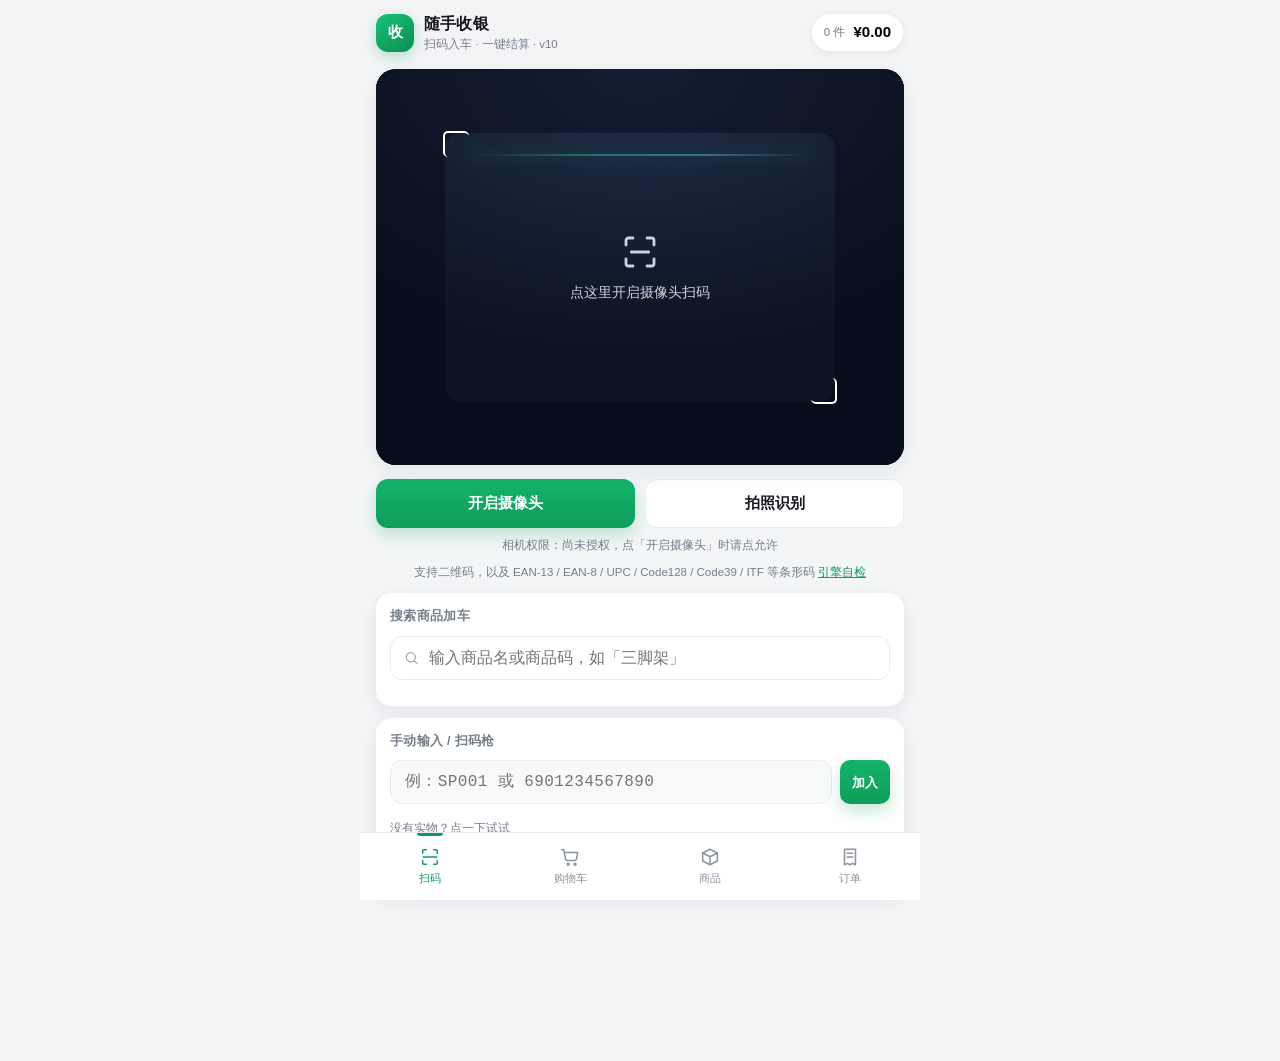
==== commit 064be87f: "update index.html" ====
--- a/index.html
+++ b/index.html
@@ -27,7 +27,7 @@
   });
 })();
 </script>
-<link rel="stylesheet" href="assets/app.css?v=6">
+<link rel="stylesheet" href="assets/app.css?v=7">
 </head>
 <body>
 <div class="app">
@@ -36,7 +36,7 @@
       <div class="logo">收</div>
       <div class="brand-text">
         <h1>随手收银</h1>
-        <p>扫码入车 · 一键结算 · v8</p>
+        <p>扫码入车 · 一键结算 · v10</p>
       </div>
     </div>
     <button class="cart-pill" data-goto="cart">
@@ -77,6 +77,16 @@
       <div class="hint warn" id="secure-hint" hidden></div>
 
       <div class="card">
+        <div class="card-title">搜索商品加车</div>
+        <div class="search">
+          <svg viewBox="0 0 24 24" fill="none" stroke="currentColor" stroke-width="1.8" stroke-linecap="round"><circle cx="11" cy="11" r="6.5"/><path d="m16 16 4 4"/></svg>
+          <input id="scan-search" placeholder="输入商品名或商品码，如「三脚架」" autocomplete="off" enterkeyhint="search">
+        </div>
+        <div class="list" id="scan-results" hidden></div>
+        <p class="chips-label" id="scan-results-tip" hidden></p>
+      </div>
+
+      <div class="card">
         <div class="card-title">手动输入 / 扫码枪</div>
         <form class="manual" id="manual-form" autocomplete="off">
           <input id="manual-code" placeholder="例：SP001 或 6901234567890" enterkeyhint="done" autocomplete="off">
@@ -122,7 +132,11 @@
         <input id="goods-search" placeholder="搜索商品名称或商品码" autocomplete="off">
       </div>
       <div class="list" id="goods-list"></div>
-      <button class="link danger reset-link" id="btn-reset">恢复示例商品数据</button>
+      <div class="foot-links">
+        <button class="link" id="btn-import">导入进销存数据（.json）</button>
+        <button class="link danger" id="btn-reset">恢复示例商品数据</button>
+      </div>
+      <input type="file" id="import-input" class="file-input" accept=".json,application/json">
     </section>
 
     <!-- 订单 -->
@@ -183,6 +197,6 @@
 <script src="assets/vendor/zxing.min.js"></script>
 <script src="assets/vendor/qrcode.js"></script>
 <script src="assets/vendor/jsbarcode.min.js"></script>
-<script src="assets/app.js?v=9"></script>
+<script src="assets/app.js?v=10"></script>
 </body>
 </html>
--- a/assets/app.css
+++ b/assets/app.css
@@ -942,7 +942,7 @@
 .r-total strong { font-size: 19px; }
 .receipt-foot { text-align: center; font-size: 11px; color: var(--muted); padding-top: 12px; }
 
-/* 二维码标签 */
+/* 条形码标签 */
 .labels {
   display: grid;
   grid-template-columns: repeat(2, 1fr);
@@ -956,8 +956,8 @@
   text-align: center;
   background: #fff;
 }
-.label-qr { aspect-ratio: 1; display: grid; place-items: center; }
-.label-qr svg { width: 100%; height: 100%; }
+.label-code { height: 56px; display: flex; align-items: center; justify-content: center; }
+.label-code svg { max-width: 100%; height: 100%; }
 .label-name {
   font-size: 11px;
   font-weight: 600;
